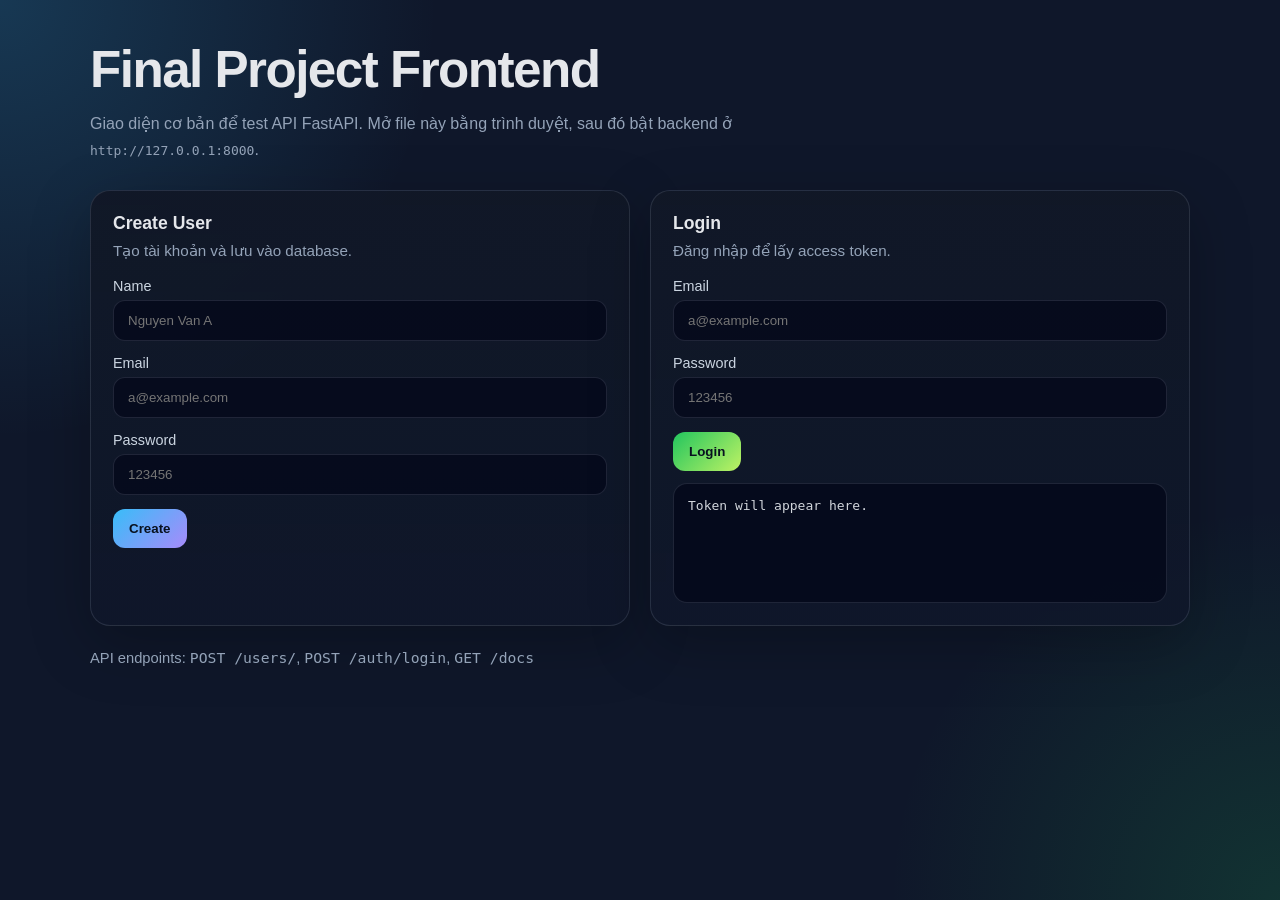
==== PythonProject/final_project/fontend/frontend.html @ 5ef8af54 "fix: update backend CORS and password hasing" ====
<!doctype html>
<html lang="vi">
<head>
  <meta charset="utf-8">
  <meta name="viewport" content="width=device-width, initial-scale=1">
  <title>Final Project Frontend</title>
  <link rel="stylesheet" href="style.css">
</head>
<body>
  <div class="wrap">
    <h1>Final Project Frontend</h1>
    <p class="lead">Giao diện cơ bản để test API FastAPI. Mở file này bằng trình duyệt, sau đó bật backend ở <code>http://127.0.0.1:8000</code>.</p>

    <div class="grid">
      <section class="card">
        <h2>Create User</h2>
        <p class="sub">Tạo tài khoản và lưu vào database.</p>
        <form id="create-form">
          <div class="field">
            <label for="name">Name</label>
            <input id="name" name="name" placeholder="Nguyen Van A" required>
          </div>
          <div class="field">
            <label for="email">Email</label>
            <input id="email" name="email" type="email" placeholder="a@example.com" required>
          </div>
          <div class="field">
            <label for="password">Password</label>
            <input id="password" name="password" type="password" placeholder="123456" required>
          </div>
          <div class="actions">
            <button type="submit">Create</button>
          </div>
        </form>
        <div id="create-status" class="status"></div>
      </section>

      <section class="card">
        <h2>Login</h2>
        <p class="sub">Đăng nhập để lấy access token.</p>
        <form id="login-form">
          <div class="field">
            <label for="login-email">Email</label>
            <input id="login-email" name="email" type="email" placeholder="a@example.com" required>
          </div>
          <div class="field">
            <label for="login-password">Password</label>
            <input id="login-password" name="password" type="password" placeholder="123456" required>
          </div>
          <div class="actions">
            <button class="secondary" type="submit">Login</button>
          </div>
        </form>
        <div id="login-status" class="status"></div>
        <pre id="token-box">Token will appear here.</pre>
      </section>
    </div>

    <div class="note">
      API endpoints:
      <code>POST /users/</code>,
      <code>POST /auth/login</code>,
      <code>GET /docs</code>
    </div>
  </div>

  <script>
    const API_BASE = "http://127.0.0.1:8000";
    const createForm = document.getElementById("create-form");
    const loginForm = document.getElementById("login-form");
    const createStatus = document.getElementById("create-status");
    const loginStatus = document.getElementById("login-status");
    const tokenBox = document.getElementById("token-box");

    async function postJson(url, data) {
      const response = await fetch(url, {
        method: "POST",
        headers: { "Content-Type": "application/json" },
        body: JSON.stringify(data)
      });
      const payload = await response.json();
      if (!response.ok) {
        throw new Error(payload.detail || "Request failed");
      }
      return payload;
    }

    createForm.addEventListener("submit", async (event) => {
      event.preventDefault();
      createStatus.classList.remove("error");
      createStatus.textContent = "Saving...";
      try {
        const result = await postJson(API_BASE + "/users/", {
          name: createForm.name.value.trim(),
          email: createForm.email.value.trim(),
          password: createForm.password.value
        });
        createStatus.textContent = "Created user: " + result.email;
        createForm.reset();
      } catch (error) {
        createStatus.classList.add("error");
        createStatus.textContent = error.message;
      }
    });

    loginForm.addEventListener("submit", async (event) => {
      event.preventDefault();
      loginStatus.classList.remove("error");
      loginStatus.textContent = "Logging in...";
      tokenBox.textContent = "Token will appear here.";
      try {
        const result = await postJson(API_BASE + "/auth/login", {
          email: loginForm.email.value.trim(),
          password: loginForm.password.value
        });
        loginStatus.textContent = "Login successful";
        tokenBox.textContent = JSON.stringify(result, null, 2);
      } catch (error) {
        loginStatus.classList.add("error");
        loginStatus.textContent = error.message;
      }
    });
  </script>
</body>
</html>
---- PythonProject/final_project/fontend/style.css ----
:root {
  --bg: #0f172a;
  --panel: rgba(15, 23, 42, 0.92);
  --border: rgba(148, 163, 184, 0.18);
  --text: #e5e7eb;
  --muted: #94a3b8;
  --accent: #38bdf8;
  --accent-2: #22c55e;
  --danger: #fb7185;
}

* {
  box-sizing: border-box;
}

body {
  margin: 0;
  min-height: 100vh;
  font-family: Arial, Helvetica, sans-serif;
  background:
    radial-gradient(circle at top left, rgba(56, 189, 248, 0.20), transparent 28%),
    radial-gradient(circle at bottom right, rgba(34, 197, 94, 0.16), transparent 25%),
    var(--bg);
  color: var(--text);
}

.wrap {
  width: min(1100px, calc(100% - 32px));
  margin: 0 auto;
  padding: 40px 0 56px;
}

h1 {
  margin: 0;
  font-size: clamp(2rem, 4vw, 3.25rem);
  letter-spacing: -0.03em;
}

.lead {
  margin: 12px 0 0;
  color: var(--muted);
  line-height: 1.6;
  max-width: 780px;
}

.grid {
  display: grid;
  grid-template-columns: repeat(2, minmax(0, 1fr));
  gap: 20px;
  margin-top: 28px;
}

.card {
  background: linear-gradient(180deg, rgba(17, 24, 39, 0.98), rgba(15, 23, 42, 0.92));
  border: 1px solid var(--border);
  border-radius: 20px;
  padding: 22px;
  box-shadow: 0 18px 60px rgba(0, 0, 0, 0.25);
}

.card h2 {
  margin: 0 0 8px;
  font-size: 1.1rem;
}

.sub {
  margin: 0 0 18px;
  color: var(--muted);
  font-size: 0.95rem;
}

.field {
  margin-bottom: 14px;
}

label {
  display: block;
  margin-bottom: 6px;
  font-size: 0.9rem;
  color: #cbd5e1;
}

input {
  width: 100%;
  border: 1px solid var(--border);
  background: rgba(2, 6, 23, 0.65);
  color: var(--text);
  border-radius: 12px;
  padding: 12px 14px;
  outline: none;
}

input:focus {
  border-color: rgba(56, 189, 248, 0.8);
  box-shadow: 0 0 0 3px rgba(56, 189, 248, 0.12);
}

.actions {
  display: flex;
  gap: 12px;
  flex-wrap: wrap;
  margin-top: 4px;
}

button {
  border: 0;
  border-radius: 12px;
  padding: 12px 16px;
  color: #08111f;
  background: linear-gradient(135deg, var(--accent), #a78bfa);
  font-weight: 700;
  cursor: pointer;
}

button.secondary {
  background: linear-gradient(135deg, var(--accent-2), #bef264);
}

pre {
  white-space: pre-wrap;
  word-break: break-word;
  background: rgba(2, 6, 23, 0.7);
  border: 1px solid var(--border);
  border-radius: 14px;
  padding: 14px;
  min-height: 120px;
  color: #d1d5db;
  margin: 0;
}

.status {
  margin-top: 12px;
  font-size: 0.95rem;
  color: var(--muted);
}

.status.error {
  color: var(--danger);
}

.note {
  margin-top: 20px;
  color: var(--muted);
  font-size: 0.92rem;
  line-height: 1.6;
}

@media (max-width: 860px) {
  .grid {
    grid-template-columns: 1fr;
  }
}
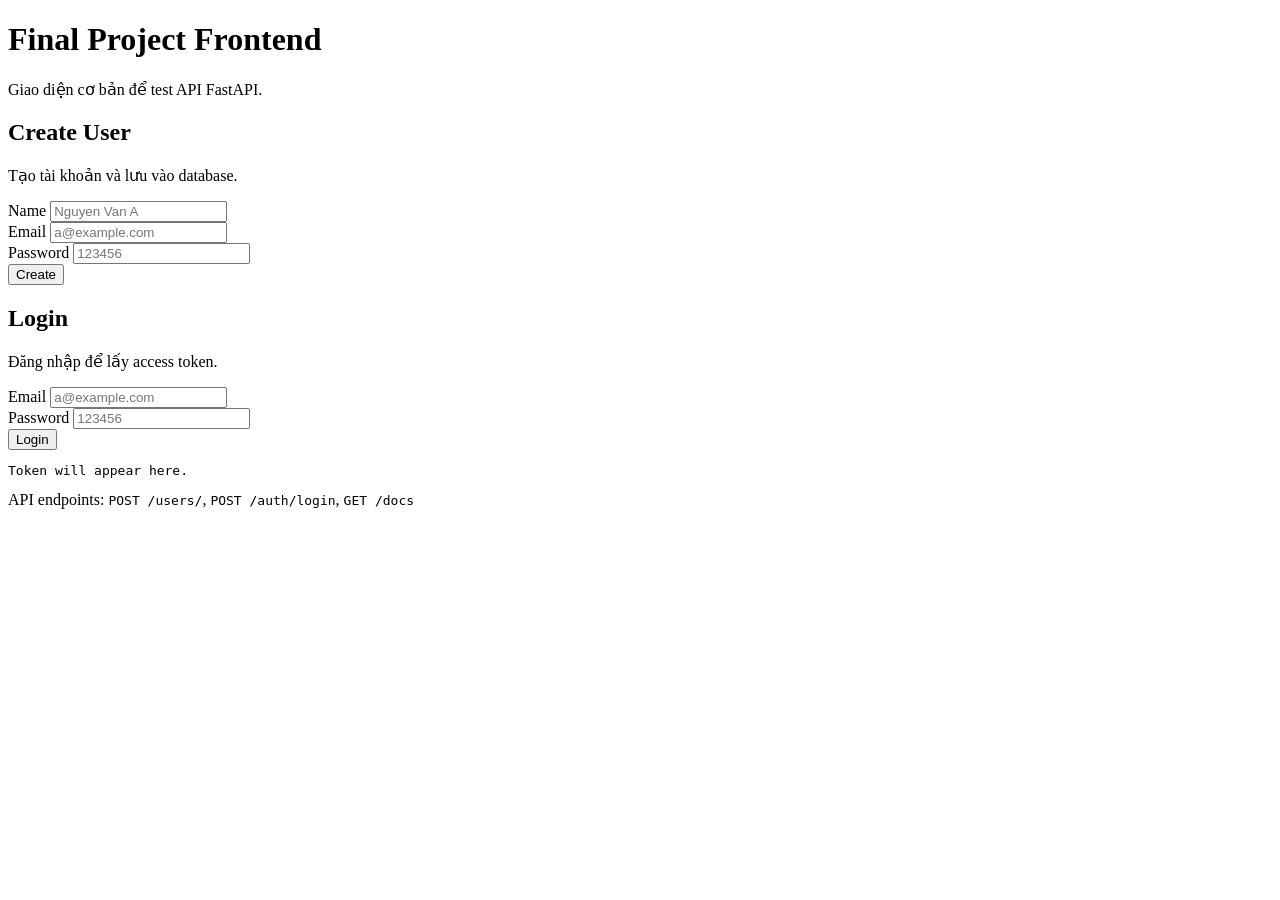
==== commit eb193439: "Serve frontend from backend and fix entrypoint" ====
--- a/PythonProject/final_project/fontend/frontend.html
+++ b/PythonProject/final_project/fontend/frontend.html
@@ -4,12 +4,12 @@
   <meta charset="utf-8">
   <meta name="viewport" content="width=device-width, initial-scale=1">
   <title>Final Project Frontend</title>
-  <link rel="stylesheet" href="style.css">
+  <link rel="stylesheet" href="/assets/style.css">
 </head>
 <body>
   <div class="wrap">
     <h1>Final Project Frontend</h1>
-    <p class="lead">Giao diện cơ bản để test API FastAPI. Mở file này bằng trình duyệt, sau đó bật backend ở <code>http://127.0.0.1:8000</code>.</p>
+    <p class="lead">Giao diện cơ bản để test API FastAPI.</p>
 
     <div class="grid">
       <section class="card">
@@ -65,7 +65,7 @@
   </div>
 
   <script>
-    const API_BASE = "http://127.0.0.1:8000";
+    const API_BASE = "";
     const createForm = document.getElementById("create-form");
     const loginForm = document.getElementById("login-form");
     const createStatus = document.getElementById("create-status");
